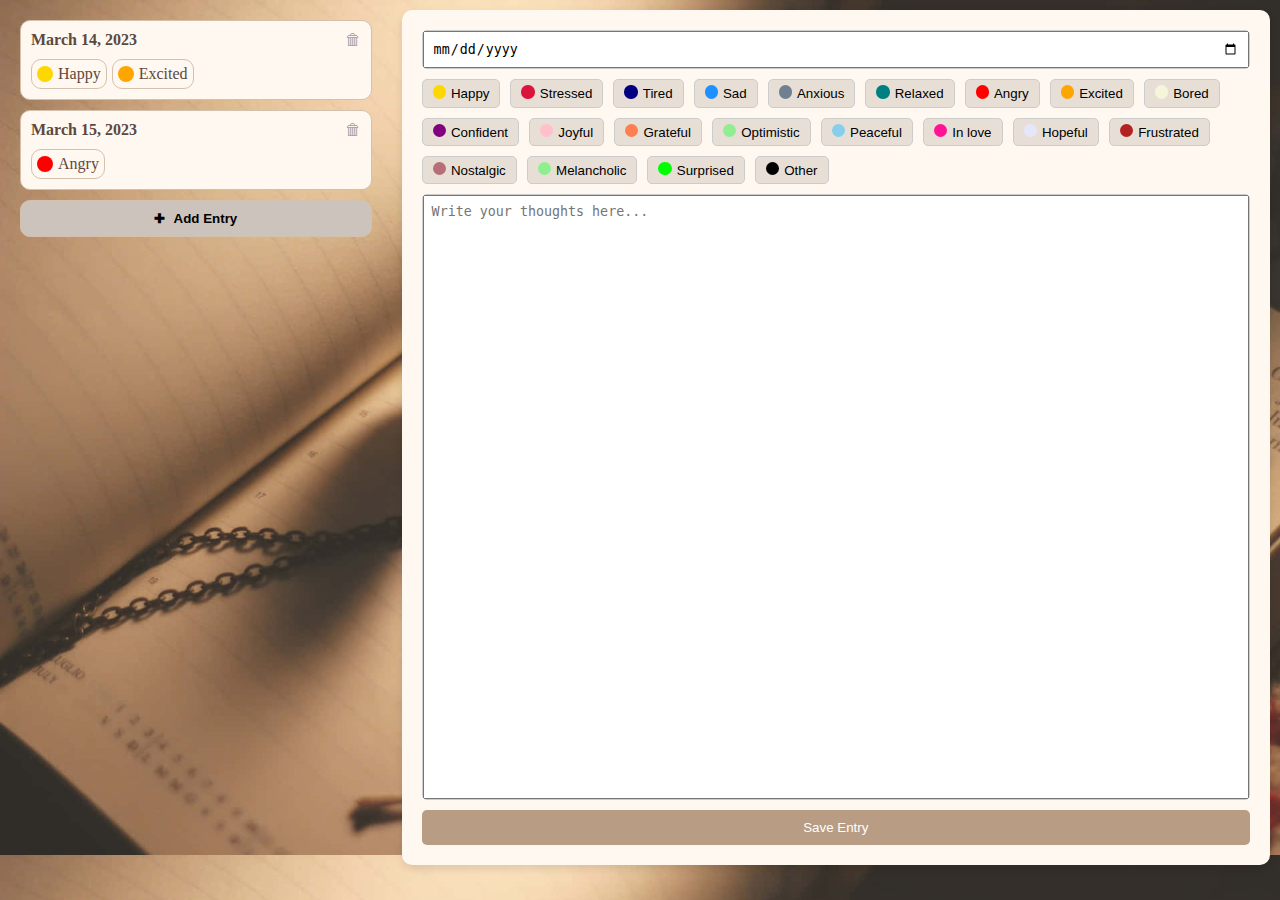
==== index.html @ 9da98307 "start" ====
<!DOCTYPE html>
<html lang="en">
<head>
    <meta charset="UTF-8">
    <title>Title</title>
    <link rel="stylesheet" href="index.css">
    <link rel="stylesheet" href="moods.css">
    <script src="index.js" defer></script>
    <script src="moods.js"></script>
</head>
<body>
    <div id="diary">
        <div id="diary-list">
            <div class="diary-entry">
                <div class="entry-header">
                    <span class="entry-date">March 14, 2023</span>
                    <button class="delete-icon">🗑</button>
                </div>
                <div class="moods">
                    <span class="mood">
                        <span class="mood-color happy-mood"></span>
                        Happy
                    </span>
                    <span class="mood">
                        <span class="mood-color excited-mood"></span>
                        Excited
                    </span>
                </div>
            </div>
            <div class="diary-entry">
                <div class="entry-header">
                    <span class="entry-date">March 15, 2023</span>
                    <button class="delete-icon">🗑</button>
                </div>
                <div class="moods">
                    <span class="mood">
                        <span class="mood-color" style="background-color: red;"></span>
                        Angry
                    </span>
                </div>
            </div>
            <button id="add-entry">
                <span class="plus-sign">✚</span> Add Entry
            </button>
        </div>
        <div id="diary-edit">
            <label id="edit-date">
                <input type="date" placeholder="MM-DD-YYYY">
            </label>
            <div id="edit-moods">
            </div>
            <label id="edit-note">
                <textarea placeholder="Write your thoughts here..."></textarea>
            </label>
            <button id="save-entry">Save Entry</button>
        </div>
    </div>
</body>
</html>
---- index.css ----
html {
    background-image: url("asset/index-bg.jpg");
    background-size: cover;
}

body {
    margin: 0;
    padding: 0;
}

p {
    margin: 0;
    padding: 0;
}

#diary {
    height: 95vh;

    display: flex;
    justify-content: space-between;
}

#diary-list, #diary-edit {
    flex: auto;
    height: 100%;

    margin: 10px;

    border: 100px black;
    border-radius: 10px;
    box-sizing: border-box;
}

#diary-list {
    width: 30%;
    overflow-y: scroll;
}

/*#diary-edit {*/
/*    background-color: white;*/
/*    border: 1px solid #ccc;*/
/*    border-radius: 10px;*/
/*    padding: 10px;*/
/*    margin-bottom: 10px;*/
/*    transition: box-shadow 0.3s ease;*/
/*}*/

.entry-header {
    display: flex;
    justify-content: space-between;
    align-items: center;
}

.entry-date {
    font-weight: bold;
    color: #5d483d;
}

.delete-icon {
    display: inline;
    border: none;
    background-color: inherit;
    font-size: inherit;
    padding: 0;
    cursor: pointer;
    color: #a8a8a8;
    transition: color 0.3s ease;
}

.delete-icon:hover {
    color: #5d483d;
}

.moods {
    display: flex;
    flex-wrap: wrap;
    gap: 5px;
    margin-top: 10px;
    min-height: calc(14px + 1em);
}

.mood {
    display: flex;
    align-items: center;
    border: 1px solid #d3c1ae;
    border-radius: 10px;
    padding: 5px;
    color: #5d483d;
}

.mood-color {
    display: inline-block;
    height: 1em;
    width: 1em;
    border-radius: 50%;
    margin-right: 5px;
}

.diary-entry:hover {
    box-shadow: 0 0 8px rgba(93, 72, 61, 1);
}

.diary-entry {
    background-color: #fff8f0;
    border: 1px solid #d3c1ae;
    border-radius: 10px;
    padding: 10px;
    margin: 10px;
    transition: box-shadow 0.3s;
}

#add-entry {
    display: block;
    width: calc(100% - 20px);
    background-color: #ccc4bc;
    border: 1px solid #d3c1ae;
    border-radius: 10px;
    padding: 10px;
    margin: 10px;
    text-align: center;
    font-weight: bold;
    cursor: pointer;
    transition: background-color 0.3s ease, color 0.3s ease;
}

#add-entry:hover {
    background-color: #938977;
    border-color: #938977;
    color: #fff;
}

.plus-sign {
    margin-right: 5px;
}

#diary-list::-webkit-scrollbar-track {
    background-color: #f8f0e6;
    border-radius: 10px;
}

#diary-list::-webkit-scrollbar-thumb {
    background-color: #b89c84;
    border-radius: 10px;
    border: 3px solid #f8f0e6;
}

#diary-list::-webkit-scrollbar {
    width: 12px;
}

#diary-list::-webkit-scrollbar-thumb:hover {
    background-color: #a38270;
}

#diary-edit {
    width: 70%;

    background-color: #fff8f0;
    border-radius: 10px;
    padding: 20px;
    box-shadow: 0 4px 8px rgba(0, 0, 0, 0.1);

    display: flex;
    flex-direction: column;
}

#edit-date {
    width: 100%;
    margin-bottom: 10px;
    border: 1px solid #ccc;
    border-radius: 5px;
    box-sizing: border-box;
}

#edit-date input {
    width: calc(100% - 20px);
    padding: 8px;
}

#edit-moods {
    display: flex;
    flex-wrap: wrap;
    gap: 10px;
    margin-bottom: 10px;
    box-sizing: border-box;
}

.mood-option {
    padding: 5px 10px;
    border: 1px solid #ccc;
    border-radius: 5px;
    background-color: #e7dfd5;
    cursor: pointer;
    transition: all 0.2s;
    transition-property: background-color, color;
}

.mood-option.selected {
    background-color: #b89c84;
    border: 1px solid #a38270;
    color: white;
}

.mood-option:hover {
    background-color: #a38270;
}

#edit-note {
    width: 100%;
    margin-bottom: 10px;
    border: 1px solid #ccc;
    border-radius: 5px;
    box-sizing: border-box;

    flex-grow: 1;
}

#edit-note textarea {
    height: 100%;
    width: 100%;
    padding: 8px;
    resize: none;
    box-sizing: border-box;
}

#save-entry {
    display: block;
    width: 100%;
    padding: 10px;
    border: none;
    border-radius: 5px;
    background-color: #b89c84;
    color: white;
    cursor: pointer;
    transition: background-color 0.2s;
}

#save-entry:hover {
    background-color: #a38270;
}
---- moods.css ----
.mood-color.happy-mood {
    background-color: #FFD700;
}

.mood-color.sad-mood {
    background-color: #1E90FF;
}

.mood-color.angry-mood {
    background-color: #FF0000;
}

.mood-color.relaxed-mood {
    background-color: #008080;
}

.mood-color.anxious-mood {
    background-color: #708090;
}

.mood-color.excited-mood {
    background-color: #FFA500;
}

.mood-color.tired-mood {
    background-color: #000080;
}

.mood-color.stressed-mood {
    background-color: #DC143C;
}

.mood-color.peaceful-mood {
    background-color: #87CEEB;
}

.mood-color.confident-mood {
    background-color: #800080;
}

.mood-color.bored-mood {
    background-color: #F5F5DC;
}

.mood-color.joyful-mood {
    background-color: #FFC0CB;
}

.mood-color.in-love-mood {
    background-color: #FF1493;
}

.mood-color.grateful-mood {
    background-color: #FF7F50;
}

.mood-color.optimistic-mood {
    background-color: #90EE90;
}

.mood-color.melancholic-mood {
    background-color: #90EE90;
}

.mood-color.surprised-mood {
    background-color: #00FF00;
}

.mood-color.hopeful-mood {
    background-color: #E6E6FA;
}

.mood-color.nostalgic-mood {
    background-color: #B76E79;
}

.mood-color.frustrated-mood {
    background-color: #B22222;
}

.mood-color.other-mood {
    background-color: black;
}
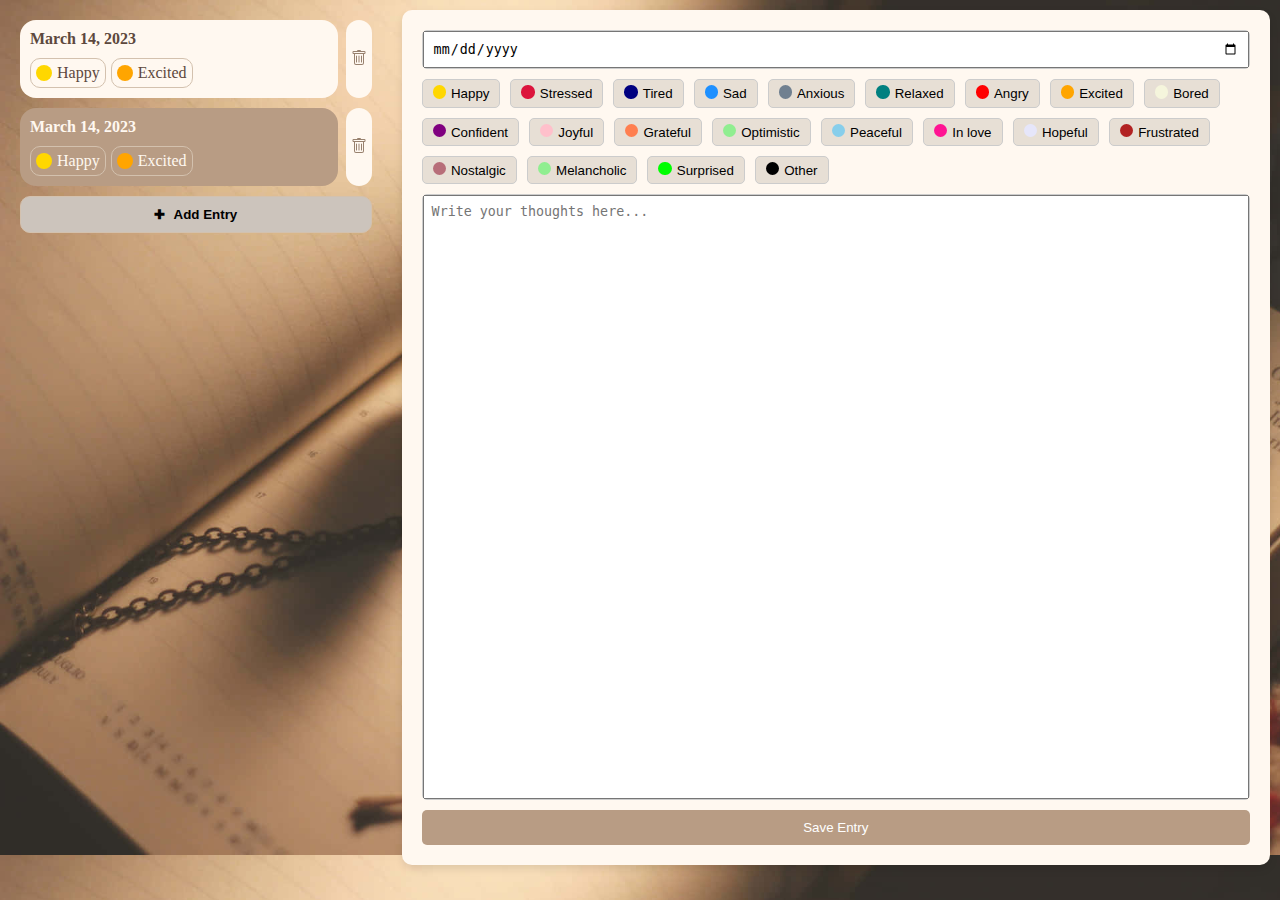
==== commit 75fb4a30: "done template entry" ====
--- a/index.html
+++ b/index.html
@@ -12,32 +12,46 @@
     <div id="diary">
         <div id="diary-list">
             <div class="diary-entry">
-                <div class="entry-header">
-                    <span class="entry-date">March 14, 2023</span>
-                    <button class="delete-icon">🗑</button>
+                <div class="entry-info">
+                    <p class="entry-date">March 14, 2023</p>
+                    <div class="moods">
+                        <span class="mood">
+                            <span class="mood-color happy-mood"></span>
+                            Happy
+                        </span>
+                        <span class="mood">
+                            <span class="mood-color excited-mood"></span>
+                            Excited
+                        </span>
+                    </div>
                 </div>
-                <div class="moods">
-                    <span class="mood">
-                        <span class="mood-color happy-mood"></span>
-                        Happy
-                    </span>
-                    <span class="mood">
-                        <span class="mood-color excited-mood"></span>
-                        Excited
-                    </span>
-                </div>
+                <button class="delete-entry">
+                    <svg xmlns="http://www.w3.org/2000/svg" width="16" height="16" fill="currentColor" viewBox="0 0 16 16">
+                        <path d="M5.5 5.5A.5.5 0 0 1 6 6v6a.5.5 0 0 1-1 0V6a.5.5 0 0 1 .5-.5zm2.5 0a.5.5 0 0 1 .5.5v6a.5.5 0 0 1-1 0V6a.5.5 0 0 1 .5-.5zm3 .5a.5.5 0 0 0-1 0v6a.5.5 0 0 0 1 0V6z"/>
+                        <path fill-rule="evenodd" d="M14.5 3a1 1 0 0 1-1 1H13v9a2 2 0 0 1-2 2H5a2 2 0 0 1-2-2V4h-.5a1 1 0 0 1-1-1V2a1 1 0 0 1 1-1H6a1 1 0 0 1 1-1h2a1 1 0 0 1 1 1h3.5a1 1 0 0 1 1 1v1zM4.118 4 4 4.059V13a1 1 0 0 0 1 1h6a1 1 0 0 0 1-1V4.059L11.882 4H4.118zM2.5 3V2h11v1h-11z"/>
+                    </svg>
+                </button>
             </div>
             <div class="diary-entry">
-                <div class="entry-header">
-                    <span class="entry-date">March 15, 2023</span>
-                    <button class="delete-icon">🗑</button>
+                <div class="entry-info selected">
+                    <p class="entry-date">March 14, 2023</p>
+                    <div class="moods">
+                        <span class="mood">
+                            <span class="mood-color happy-mood"></span>
+                            Happy
+                        </span>
+                        <span class="mood">
+                            <span class="mood-color excited-mood"></span>
+                            Excited
+                        </span>
+                    </div>
                 </div>
-                <div class="moods">
-                    <span class="mood">
-                        <span class="mood-color" style="background-color: red;"></span>
-                        Angry
-                    </span>
-                </div>
+                <button class="delete-entry">
+                    <svg xmlns="http://www.w3.org/2000/svg" width="16" height="16" fill="currentColor" viewBox="0 0 16 16">
+                        <path d="M5.5 5.5A.5.5 0 0 1 6 6v6a.5.5 0 0 1-1 0V6a.5.5 0 0 1 .5-.5zm2.5 0a.5.5 0 0 1 .5.5v6a.5.5 0 0 1-1 0V6a.5.5 0 0 1 .5-.5zm3 .5a.5.5 0 0 0-1 0v6a.5.5 0 0 0 1 0V6z"/>
+                        <path fill-rule="evenodd" d="M14.5 3a1 1 0 0 1-1 1H13v9a2 2 0 0 1-2 2H5a2 2 0 0 1-2-2V4h-.5a1 1 0 0 1-1-1V2a1 1 0 0 1 1-1H6a1 1 0 0 1 1-1h2a1 1 0 0 1 1 1h3.5a1 1 0 0 1 1 1v1zM4.118 4 4 4.059V13a1 1 0 0 0 1 1h6a1 1 0 0 0 1-1V4.059L11.882 4H4.118zM2.5 3V2h11v1h-11z"/>
+                    </svg>
+                </button>
             </div>
             <button id="add-entry">
                 <span class="plus-sign">✚</span> Add Entry
--- a/index.css
+++ b/index.css
@@ -36,15 +36,6 @@
     overflow-y: scroll;
 }
 
-/*#diary-edit {*/
-/*    background-color: white;*/
-/*    border: 1px solid #ccc;*/
-/*    border-radius: 10px;*/
-/*    padding: 10px;*/
-/*    margin-bottom: 10px;*/
-/*    transition: box-shadow 0.3s ease;*/
-/*}*/
-
 .entry-header {
     display: flex;
     justify-content: space-between;
@@ -53,21 +44,6 @@
 
 .entry-date {
     font-weight: bold;
-    color: #5d483d;
-}
-
-.delete-icon {
-    display: inline;
-    border: none;
-    background-color: inherit;
-    font-size: inherit;
-    padding: 0;
-    cursor: pointer;
-    color: #a8a8a8;
-    transition: color 0.3s ease;
-}
-
-.delete-icon:hover {
     color: #5d483d;
 }
 
@@ -96,17 +72,71 @@
     margin-right: 5px;
 }
 
-.diary-entry:hover {
-    box-shadow: 0 0 8px rgba(93, 72, 61, 1);
-}
-
 .diary-entry {
+    display: flex;
+    justify-content: space-between;
+    align-items: center;
+    margin: 10px;
+    transition: background-color 0.2s;
+}
+
+.entry-info {
     background-color: #fff8f0;
-    border: 1px solid #d3c1ae;
-    border-radius: 10px;
+    border-radius: 1em;
     padding: 10px;
-    margin: 10px;
-    transition: box-shadow 0.3s;
+    flex-grow: 1;
+
+    transition: background-color 0.2s;
+}
+
+.entry-info:hover {
+    background-color: #938977;
+}
+
+.entry-info.selected {
+    background-color: #b89c84;
+}
+
+.entry-info.selected:hover {
+    background-color: #938977;
+}
+
+.entry-info.selected .entry-date {
+    color: #fff8f0;
+}
+
+.entry-info.selected .mood {
+    color: #fff8f0;
+}
+
+.delete-entry {
+    background-color: #fff8f0;
+    display: block;
+    align-self: stretch;
+
+    border: none;
+    border-radius: 1em;
+    margin-left: 8px;
+    cursor: pointer;
+    padding: 10px 5px;
+
+    transition: background-color 0.2s;
+}
+
+.delete-entry:hover {
+    background-color: #938977;
+}
+
+.delete-entry svg {
+    fill: #98816e;
+
+    transition: transform 0.2s;
+    transition-property: background-color;
+}
+
+.delete-entry:hover svg {
+    fill: #fff8f0;
+    transform: scale(1.1);
 }
 
 #add-entry {
@@ -120,7 +150,8 @@
     text-align: center;
     font-weight: bold;
     cursor: pointer;
-    transition: background-color 0.3s ease, color 0.3s ease;
+    transition: transform 0.2s ease;
+    transition-property: background-color, color;
 }
 
 #add-entry:hover {
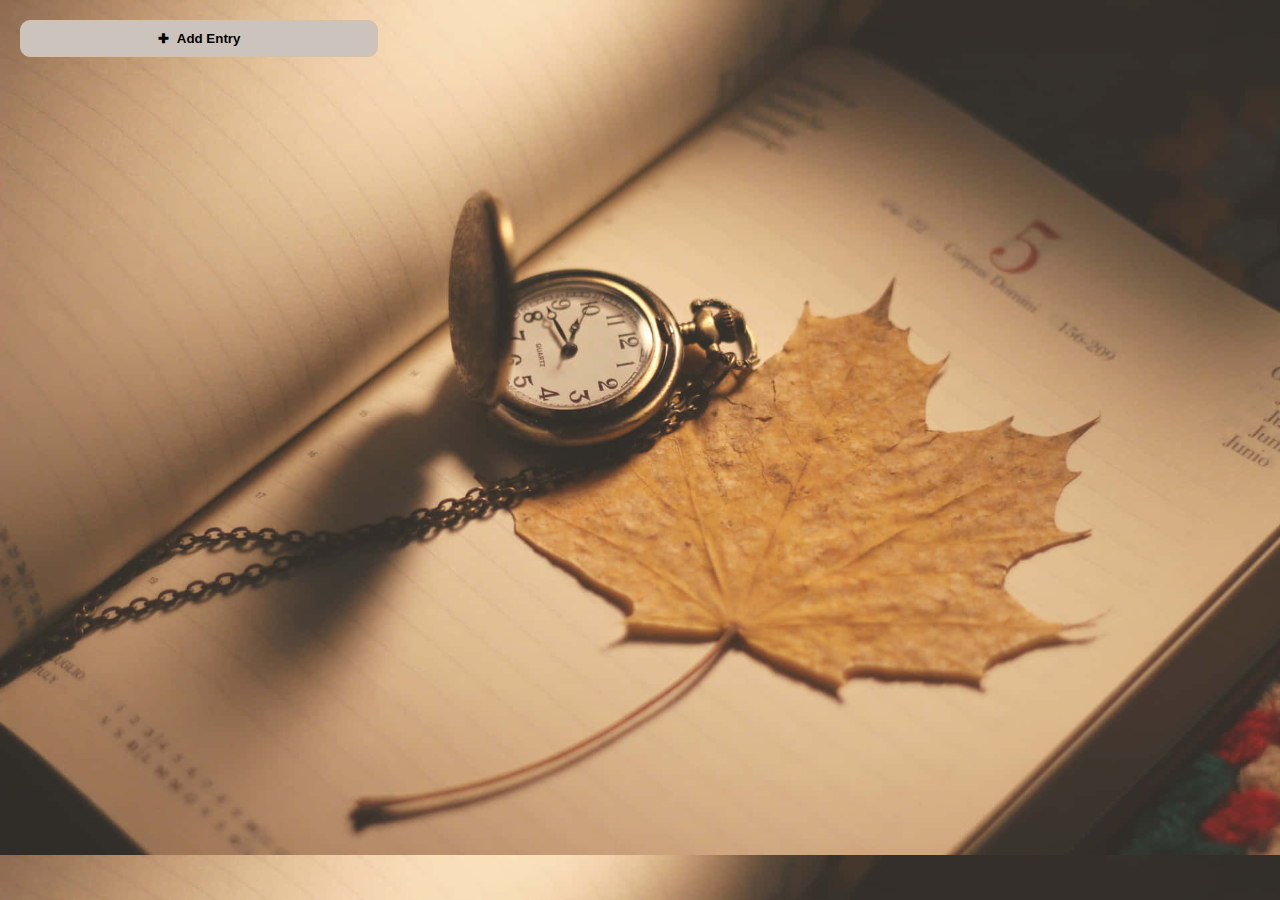
==== commit ead39342: "done login page. Added global css" ====
--- a/index.html
+++ b/index.html
@@ -5,68 +5,28 @@
     <title>Title</title>
     <link rel="stylesheet" href="index.css">
     <link rel="stylesheet" href="moods.css">
+    <link rel="stylesheet" href="global.css">
     <script src="index.js" defer></script>
-    <script src="moods.js"></script>
+    <script src="index_asset.js"></script>
 </head>
 <body>
     <div id="diary">
         <div id="diary-list">
-            <div class="diary-entry">
-                <div class="entry-info">
-                    <p class="entry-date">March 14, 2023</p>
-                    <div class="moods">
-                        <span class="mood">
-                            <span class="mood-color happy-mood"></span>
-                            Happy
-                        </span>
-                        <span class="mood">
-                            <span class="mood-color excited-mood"></span>
-                            Excited
-                        </span>
-                    </div>
-                </div>
-                <button class="delete-entry">
-                    <svg xmlns="http://www.w3.org/2000/svg" width="16" height="16" fill="currentColor" viewBox="0 0 16 16">
-                        <path d="M5.5 5.5A.5.5 0 0 1 6 6v6a.5.5 0 0 1-1 0V6a.5.5 0 0 1 .5-.5zm2.5 0a.5.5 0 0 1 .5.5v6a.5.5 0 0 1-1 0V6a.5.5 0 0 1 .5-.5zm3 .5a.5.5 0 0 0-1 0v6a.5.5 0 0 0 1 0V6z"/>
-                        <path fill-rule="evenodd" d="M14.5 3a1 1 0 0 1-1 1H13v9a2 2 0 0 1-2 2H5a2 2 0 0 1-2-2V4h-.5a1 1 0 0 1-1-1V2a1 1 0 0 1 1-1H6a1 1 0 0 1 1-1h2a1 1 0 0 1 1 1h3.5a1 1 0 0 1 1 1v1zM4.118 4 4 4.059V13a1 1 0 0 0 1 1h6a1 1 0 0 0 1-1V4.059L11.882 4H4.118zM2.5 3V2h11v1h-11z"/>
-                    </svg>
-                </button>
-            </div>
-            <div class="diary-entry">
-                <div class="entry-info selected">
-                    <p class="entry-date">March 14, 2023</p>
-                    <div class="moods">
-                        <span class="mood">
-                            <span class="mood-color happy-mood"></span>
-                            Happy
-                        </span>
-                        <span class="mood">
-                            <span class="mood-color excited-mood"></span>
-                            Excited
-                        </span>
-                    </div>
-                </div>
-                <button class="delete-entry">
-                    <svg xmlns="http://www.w3.org/2000/svg" width="16" height="16" fill="currentColor" viewBox="0 0 16 16">
-                        <path d="M5.5 5.5A.5.5 0 0 1 6 6v6a.5.5 0 0 1-1 0V6a.5.5 0 0 1 .5-.5zm2.5 0a.5.5 0 0 1 .5.5v6a.5.5 0 0 1-1 0V6a.5.5 0 0 1 .5-.5zm3 .5a.5.5 0 0 0-1 0v6a.5.5 0 0 0 1 0V6z"/>
-                        <path fill-rule="evenodd" d="M14.5 3a1 1 0 0 1-1 1H13v9a2 2 0 0 1-2 2H5a2 2 0 0 1-2-2V4h-.5a1 1 0 0 1-1-1V2a1 1 0 0 1 1-1H6a1 1 0 0 1 1-1h2a1 1 0 0 1 1 1h3.5a1 1 0 0 1 1 1v1zM4.118 4 4 4.059V13a1 1 0 0 0 1 1h6a1 1 0 0 0 1-1V4.059L11.882 4H4.118zM2.5 3V2h11v1h-11z"/>
-                    </svg>
-                </button>
-            </div>
             <button id="add-entry">
                 <span class="plus-sign">✚</span> Add Entry
             </button>
         </div>
-        <div id="diary-edit">
-            <label id="edit-date">
-                <input type="date" placeholder="MM-DD-YYYY">
-            </label>
-            <div id="edit-moods">
+        <div id="diary-edit-section">
+            <div id="diary-edit">
+                <label id="edit-date">
+                    <input type="date" placeholder="MM-DD-YYYY">
+                </label>
+                <div id="edit-moods">
+                </div>
+                <label id="edit-note">
+                    <textarea placeholder="Write your thoughts here..."></textarea>
+                </label>
             </div>
-            <label id="edit-note">
-                <textarea placeholder="Write your thoughts here..."></textarea>
-            </label>
-            <button id="save-entry">Save Entry</button>
         </div>
     </div>
 </body>
--- a/index.css
+++ b/index.css
@@ -34,12 +34,6 @@
 #diary-list {
     width: 30%;
     overflow-y: scroll;
-}
-
-.entry-header {
-    display: flex;
-    justify-content: space-between;
-    align-items: center;
 }
 
 .entry-date {
@@ -142,22 +136,10 @@
 #add-entry {
     display: block;
     width: calc(100% - 20px);
-    background-color: #ccc4bc;
-    border: 1px solid #d3c1ae;
     border-radius: 10px;
     padding: 10px;
     margin: 10px;
-    text-align: center;
-    font-weight: bold;
-    cursor: pointer;
-    transition: transform 0.2s ease;
-    transition-property: background-color, color;
-}
-
-#add-entry:hover {
-    background-color: #938977;
-    border-color: #938977;
-    color: #fff;
+    cursor: pointer;
 }
 
 .plus-sign {
@@ -183,16 +165,20 @@
     background-color: #a38270;
 }
 
+#diary-edit-section {
+    width: 70%;
+}
+
 #diary-edit {
-    width: 70%;
+    display: flex;
+    flex-direction: column;
 
     background-color: #fff8f0;
     border-radius: 10px;
     padding: 20px;
     box-shadow: 0 4px 8px rgba(0, 0, 0, 0.1);
 
-    display: flex;
-    flex-direction: column;
+    visibility: hidden;
 }
 
 #edit-date {
--- a/global.css
+++ b/global.css
@@ -0,0 +1,19 @@
+body {
+    font-family: 'Arial', sans-serif;
+}
+
+button {
+    background-color: #ccc4bc;
+    border: 1px solid #d3c1ae;
+    text-align: center;
+    font-weight: bold;
+
+    transition: transform 0.2s ease;
+    transition-property: background-color, color;
+}
+
+button:hover {
+    background-color: #938977;
+    border-color: #938977;
+    color: #fff;
+}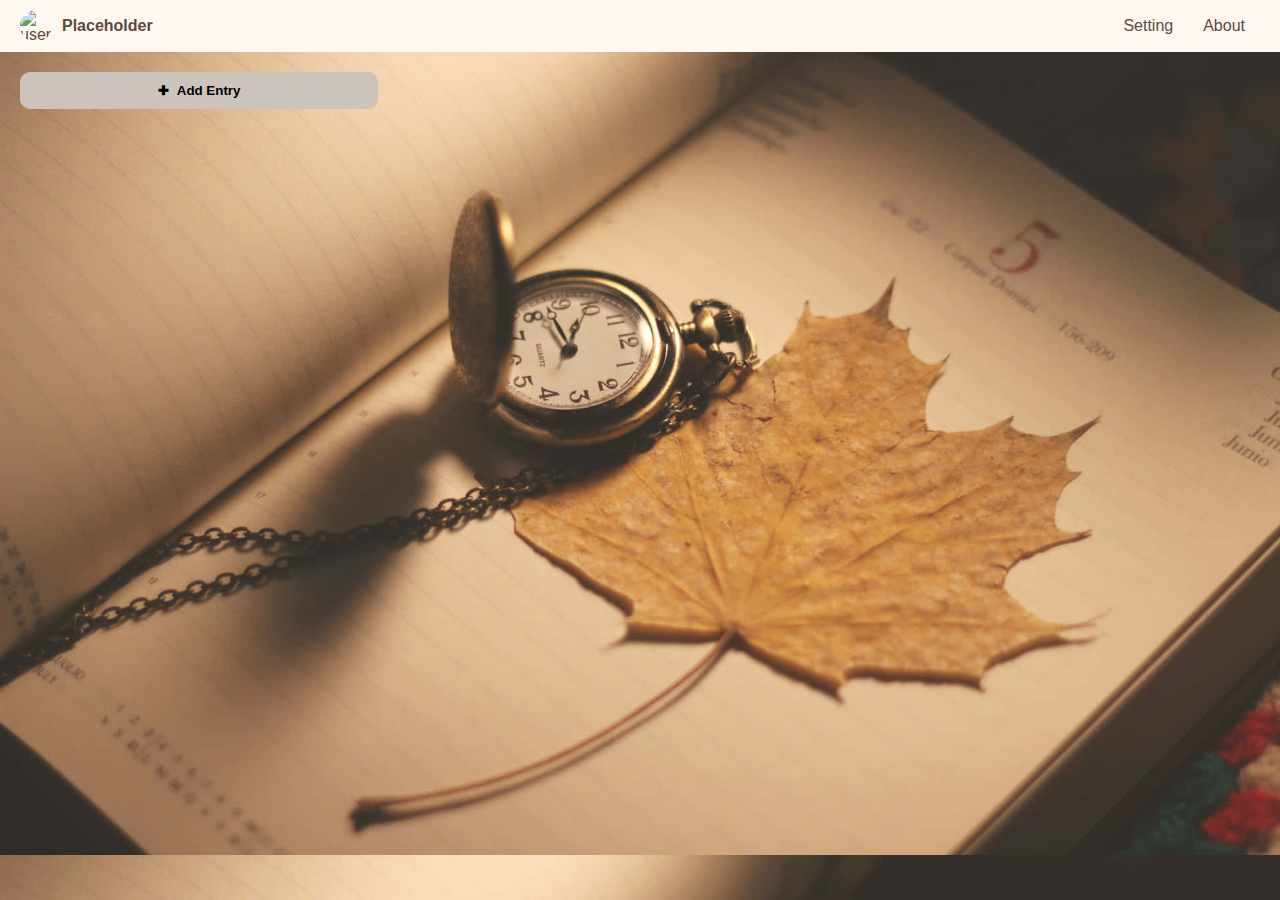
==== commit 2e2dac6e: "change span to button for 'utility'" ====
--- a/index.html
+++ b/index.html
@@ -10,6 +10,16 @@
     <script src="index_asset.js"></script>
 </head>
 <body>
+    <div id="bar">
+        <div id="user-info">
+            <img id="user-avatar" src="asset/example-avatar.jpeg" alt="user-avatar">
+            <span id="username">Placeholder</span>
+        </div>
+        <div id="utilities">
+            <button id="setting" class="utility">Setting</button>
+            <button id="about" class="utility">About</button>
+        </div>
+    </div>
     <div id="diary">
         <div id="diary-list">
             <button id="add-entry">
--- a/index.css
+++ b/index.css
@@ -13,8 +13,56 @@
     padding: 0;
 }
 
+#bar {
+    display: flex;
+    justify-content: space-between;
+    align-items: center;
+    background-color: #fff8f0;
+    color: #5d483d;
+    padding: 10px 20px;
+}
+
+#user-info {
+    display: flex;
+    align-items: center;
+}
+
+#user-avatar {
+    width: 2em;
+    height: 2em;
+    border-radius: 50%;
+    margin-right: 10px;
+}
+
+#username {
+    font-weight: bold;
+}
+
+#utilities {
+    display: flex;
+    align-items: center;
+}
+
+.utility {
+    color: #5d483d;
+    background-color: initial;
+    font-size: initial;
+    font-weight: initial;
+    border: initial;
+    margin: 0 5px;
+    padding: 5px 10px;
+    cursor: pointer;
+    transition: all 0.2s ease;
+    transition-property: background-color, color;
+}
+
+.utility:hover {
+    background-color: #5d483d;
+    color: #fff8f0;
+}
+
 #diary {
-    height: 95vh;
+    height: calc(95vh - 20px - max(2em, 1em + 10px));
 
     display: flex;
     justify-content: space-between;
@@ -29,11 +77,11 @@
     border: 100px black;
     border-radius: 10px;
     box-sizing: border-box;
+    overflow-y: scroll;
 }
 
 #diary-list {
     width: 30%;
-    overflow-y: scroll;
 }
 
 .entry-date {
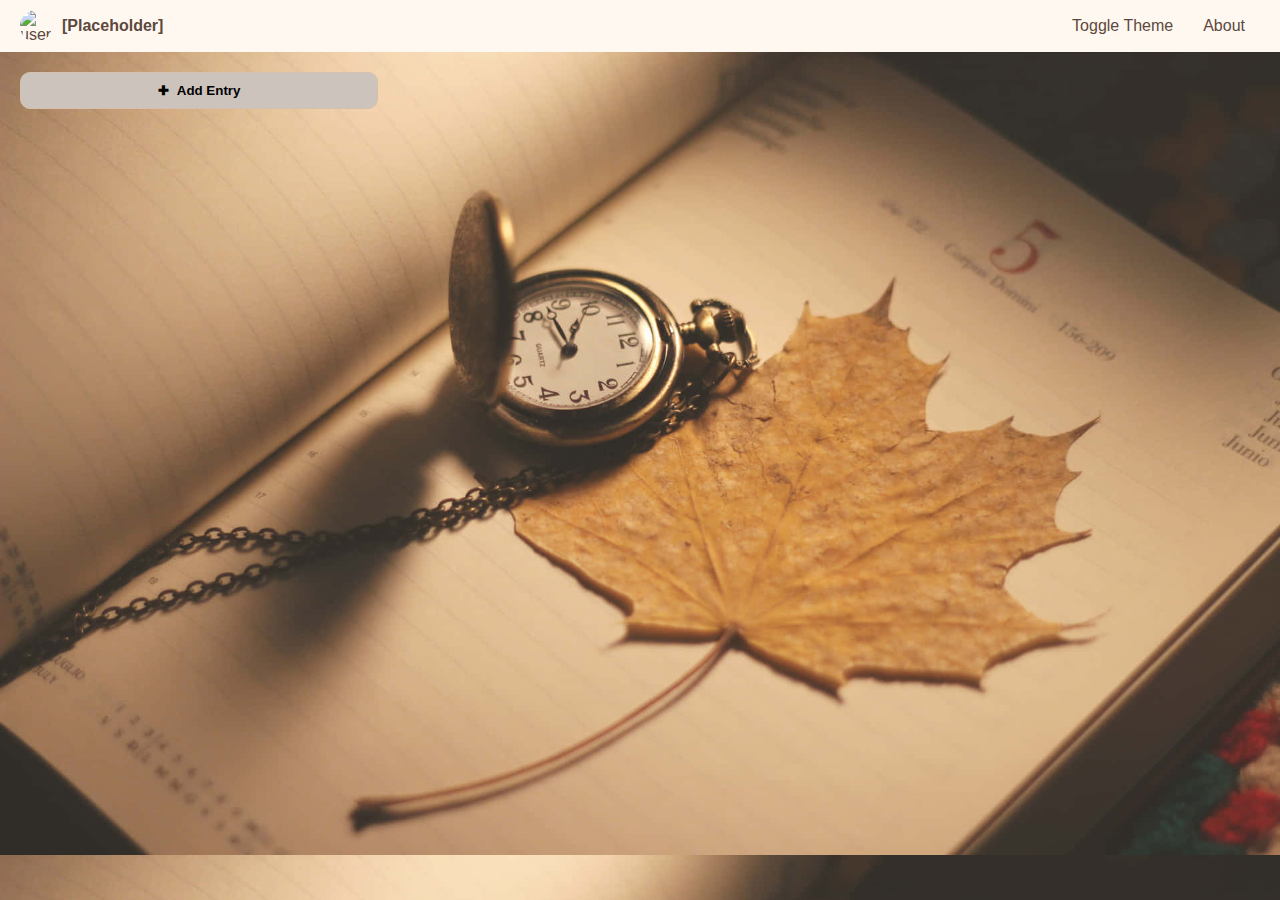
==== commit af7333ba: "dark theme completed, except the background image" ====
--- a/index.html
+++ b/index.html
@@ -6,17 +6,18 @@
     <link rel="stylesheet" href="index.css">
     <link rel="stylesheet" href="moods.css">
     <link rel="stylesheet" href="global.css">
+    <script src="index_asset.js"></script>
     <script src="index.js" defer></script>
-    <script src="index_asset.js"></script>
+    <script src="global.js" defer></script>
 </head>
 <body>
     <div id="bar">
         <div id="user-info">
             <img id="user-avatar" src="asset/example-avatar.jpeg" alt="user-avatar">
-            <span id="username">Placeholder</span>
+            <span id="username">[Placeholder]</span>
         </div>
         <div id="utilities">
-            <button id="setting" class="utility">Setting</button>
+            <button id="setting" class="utility">Toggle Theme</button>
             <button id="about" class="utility">About</button>
         </div>
     </div>
--- a/index.css
+++ b/index.css
@@ -1,25 +1,6 @@
 html {
     background-image: url("asset/index-bg.jpg");
     background-size: cover;
-}
-
-body {
-    margin: 0;
-    padding: 0;
-}
-
-p {
-    margin: 0;
-    padding: 0;
-}
-
-#bar {
-    display: flex;
-    justify-content: space-between;
-    align-items: center;
-    background-color: #fff8f0;
-    color: #5d483d;
-    padding: 10px 20px;
 }
 
 #user-info {
@@ -38,29 +19,6 @@
     font-weight: bold;
 }
 
-#utilities {
-    display: flex;
-    align-items: center;
-}
-
-.utility {
-    color: #5d483d;
-    background-color: initial;
-    font-size: initial;
-    font-weight: initial;
-    border: initial;
-    margin: 0 5px;
-    padding: 5px 10px;
-    cursor: pointer;
-    transition: all 0.2s ease;
-    transition-property: background-color, color;
-}
-
-.utility:hover {
-    background-color: #5d483d;
-    color: #fff8f0;
-}
-
 #diary {
     height: calc(95vh - 20px - max(2em, 1em + 10px));
 
@@ -74,7 +32,7 @@
 
     margin: 10px;
 
-    border: 100px black;
+    /*border: 100px var(--section1-border-color);*/
     border-radius: 10px;
     box-sizing: border-box;
     overflow-y: scroll;
@@ -86,7 +44,7 @@
 
 .entry-date {
     font-weight: bold;
-    color: #5d483d;
+    color: var(--text1-text-color);
 }
 
 .moods {
@@ -100,10 +58,10 @@
 .mood {
     display: flex;
     align-items: center;
-    border: 1px solid #d3c1ae;
+    border: 1px solid var(--item1-border-color);
     border-radius: 10px;
     padding: 5px;
-    color: #5d483d;
+    color: var(--item1-text-color);
 }
 
 .mood-color {
@@ -119,11 +77,11 @@
     justify-content: space-between;
     align-items: center;
     margin: 10px;
-    transition: background-color 0.2s;
+    /*transition: background-color 0.2s;*/
 }
 
 .entry-info {
-    background-color: #fff8f0;
+    background-color: var(--item2-bg-color);
     border-radius: 1em;
     padding: 10px;
     flex-grow: 1;
@@ -132,27 +90,27 @@
 }
 
 .entry-info:hover {
-    background-color: #938977;
+    background-color: var(--item2-hover-bg-color);
 }
 
 .entry-info.selected {
-    background-color: #b89c84;
+    background-color: var(--item2-selected-bg-color);
 }
 
 .entry-info.selected:hover {
-    background-color: #938977;
+    background-color: var(--item2-selected-hover-bg-color);
 }
 
 .entry-info.selected .entry-date {
-    color: #fff8f0;
+    color: var(--text1-selected-text-color);
 }
 
 .entry-info.selected .mood {
-    color: #fff8f0;
+    color: var(--item1-selected-text-color);
 }
 
 .delete-entry {
-    background-color: #fff8f0;
+    background-color: var(--item2-bg-color);
     display: block;
     align-self: stretch;
 
@@ -166,19 +124,18 @@
 }
 
 .delete-entry:hover {
-    background-color: #938977;
+    background-color: var(--item2-hover-bg-color);
 }
 
 .delete-entry svg {
-    fill: #98816e;
+    fill: var(--svg1-fill-color);
 
     transition: transform 0.2s;
     transition-property: background-color;
 }
 
 .delete-entry:hover svg {
-    fill: #fff8f0;
-    transform: scale(1.1);
+    fill: var(--svg1-hover-fill-color);
 }
 
 #add-entry {
@@ -195,14 +152,14 @@
 }
 
 #diary-list::-webkit-scrollbar-track {
-    background-color: #f8f0e6;
+    background-color: var(--scroll1-track-bg-color);
     border-radius: 10px;
 }
 
 #diary-list::-webkit-scrollbar-thumb {
-    background-color: #b89c84;
-    border-radius: 10px;
-    border: 3px solid #f8f0e6;
+    background-color: var(--scroll1-thumb-bg-color);
+    border-radius: 10px;
+    border: 3px solid var(--scroll1-thumb-border-color);
 }
 
 #diary-list::-webkit-scrollbar {
@@ -210,7 +167,7 @@
 }
 
 #diary-list::-webkit-scrollbar-thumb:hover {
-    background-color: #a38270;
+    background-color: var(--scroll1-thumb-hover-bg-color);
 }
 
 #diary-edit-section {
@@ -221,7 +178,7 @@
     display: flex;
     flex-direction: column;
 
-    background-color: #fff8f0;
+    background-color: var(--item2-bg-color);
     border-radius: 10px;
     padding: 20px;
     box-shadow: 0 4px 8px rgba(0, 0, 0, 0.1);
@@ -232,12 +189,14 @@
 #edit-date {
     width: 100%;
     margin-bottom: 10px;
-    border: 1px solid #ccc;
+    border: 1px solid var(--field2-border-color);
     border-radius: 5px;
     box-sizing: border-box;
 }
 
 #edit-date input {
+    background-color: var(--field2-bg-color);
+    color: var(--field2-text-color);
     width: calc(100% - 20px);
     padding: 8px;
 }
@@ -252,28 +211,31 @@
 
 .mood-option {
     padding: 5px 10px;
-    border: 1px solid #ccc;
+    border: 1px solid var(--button2-border-color);
     border-radius: 5px;
-    background-color: #e7dfd5;
+    background-color: var(--button2-bg-color);
+    color: var(--button2-text-color);
     cursor: pointer;
     transition: all 0.2s;
     transition-property: background-color, color;
 }
 
 .mood-option.selected {
-    background-color: #b89c84;
-    border: 1px solid #a38270;
-    color: white;
+    color: var(--button2-selected-text-color);
+    background-color: var(--button2-selected-bg-color);
+    border-color: var(--button2-selected-border-color);
 }
 
 .mood-option:hover {
-    background-color: #a38270;
+    color: var(--button2-hover-text-color);
+    background-color: var(--button2-hover-bg-color);
+    border-color: var(--button2-hover-border-color);
 }
 
 #edit-note {
     width: 100%;
     margin-bottom: 10px;
-    border: 1px solid #ccc;
+    border: 1px solid var(--field2-border-color);
     border-radius: 5px;
     box-sizing: border-box;
 
@@ -281,6 +243,8 @@
 }
 
 #edit-note textarea {
+    background-color: var(--field2-bg-color);
+    color: var(--field2-text-color);
     height: 100%;
     width: 100%;
     padding: 8px;
@@ -288,18 +252,18 @@
     box-sizing: border-box;
 }
 
-#save-entry {
-    display: block;
-    width: 100%;
-    padding: 10px;
-    border: none;
-    border-radius: 5px;
-    background-color: #b89c84;
-    color: white;
-    cursor: pointer;
-    transition: background-color 0.2s;
-}
-
-#save-entry:hover {
-    background-color: #a38270;
-}
+/*#save-entry {*/
+/*    display: block;*/
+/*    width: 100%;*/
+/*    padding: 10px;*/
+/*    border: none;*/
+/*    border-radius: 5px;*/
+/*    background-color: #b89c84;*/
+/*    color: white;*/
+/*    cursor: pointer;*/
+/*    transition: background-color 0.2s;*/
+/*}*/
+
+/*#save-entry:hover {*/
+/*    background-color: #a38270;*/
+/*}*/
--- a/global.css
+++ b/global.css
@@ -1,10 +1,13 @@
 body {
     font-family: 'Arial', sans-serif;
+    margin: 0;
+    padding: 0;
 }
 
 button {
-    background-color: #ccc4bc;
-    border: 1px solid #d3c1ae;
+    background-color: var(--button1-bg-color);
+    border: 1px solid var(--button1-border-color);
+    color: var(--button1-text-color);
     text-align: center;
     font-weight: bold;
 
@@ -13,7 +16,159 @@
 }
 
 button:hover {
-    background-color: #938977;
-    border-color: #938977;
-    color: #fff;
-}+    background-color: var(--button1-hover-bg-color);
+    border-color: var(--button1-hover-border-color);
+    color: var(--button1-hover-text-color);
+}
+
+p {
+    margin: 0;
+    padding: 0;
+}
+
+#bar {
+    display: flex;
+    justify-content: space-between;
+    align-items: center;
+    background-color: var(--bar-bg-color);
+    color: var(--bar-text-color);
+    padding: 10px 20px;
+}
+
+#utilities {
+    display: flex;
+    align-items: center;
+}
+
+.utility {
+    color: var(--button3-text-color);
+    background-color: initial;
+    font-size: initial;
+    font-weight: initial;
+    border: initial;
+    margin: 0 5px;
+    padding: 5px 10px;
+    cursor: pointer;
+    transition: all 0.2s ease;
+    transition-property: background-color, color;
+}
+
+.utility:hover {
+    background-color: var(--button3-hover-bg-color);
+    color: var(--button3-hover-text-color);
+}
+
+:root {
+    --button1-bg-color: #ccc4bc;
+    --button1-border-color: #d3c1ae;
+    --button1-text-color: black;
+    --button1-hover-bg-color: #938977;
+    --button1-hover-border-color: #938977;
+    --button1-hover-text-color: white;
+
+    --button2-bg-color: #e7dfd5;
+    --button2-border-color: #d3c1ae;
+    --button2-text-color: black;
+    --button2-hover-bg-color:#938977;
+    --button2-hover-border-color: #938977;
+    --button2-hover-text-color: white;
+    --button2-selected-bg-color: #b89c84;
+    --button2-selected-border-color: #a38270;
+    --button2-selected-text-color: white;
+
+    --button3-text-color: #5d483d;
+    --button3-hover-bg-color: #5d483d;
+    --button3-hover-text-color: #fff8f0;
+
+    --button4-text-color: black;
+    --button4-hover-text-color: #FFF;
+
+    --section1-border-color: black;
+
+    --text1-text-color: #5d483d;
+    --text1-selected-text-color: #fff8f0;
+
+    --text2-text-color: #333;
+
+    --item1-border-color: #d3c1ae;
+    --item1-text-color: #5d483d;
+    --item1-selected-text-color: #fff8f0;
+
+    --item2-bg-color: #fff8f0;
+    --item2-hover-bg-color: #938977;
+    --item2-selected-bg-color: #b89c84;
+    --item2-selected-hover-bg-color: #938977;
+
+    --svg1-fill-color: #98816e;
+    --svg1-hover-fill-color: #fff8f0;
+
+    --bar-bg-color: #fff8f0;
+    --bar-text-color: #5d483d;
+
+    --scroll1-track-bg-color: #f8f0e6;
+    --scroll1-thumb-bg-color: #b89c84;
+    --scroll1-thumb-border-color: #f8f0e6;
+    --scroll1-thumb-hover-bg-color: #a38270;
+
+    --field1-border-color: #ccc;
+
+    --field2-border-color: #ccc;
+    --field2-text-color: initial;
+    --field2-bg-color: white;
+}
+
+.dark-theme {
+    --button1-bg-color: #4E4E4E;
+    --button1-border-color: #626262;
+    --button1-text-color: #E0E0E0;
+    --button1-hover-bg-color: #373737;
+    --button1-hover-border-color: #525252;
+    --button1-hover-text-color: #FFF;
+
+    --button2-bg-color: #5A5A5A;
+    --button2-border-color: #6E6E6E;
+    --button2-text-color: #E0E0E0;
+    --button2-hover-bg-color: #424242;
+    --button2-hover-border-color: #5C5C5C;
+    --button2-hover-text-color: #FFF;
+    --button2-selected-bg-color: #333333;
+    --button2-selected-border-color: #474747;
+    --button2-selected-text-color: #FFF;
+
+    --button3-text-color: #D3D3D3;
+    --button3-hover-bg-color: #333333;
+    --button3-hover-text-color: #FFF;
+
+    --section1-border-color: #E0E0E0;
+
+    --text1-text-color: #D3D3D3;
+    --text1-selected-text-color: #D3D3D3;
+
+    --text2-text-color: #CCC;
+
+    --item1-border-color: #626262;
+    --item1-text-color: #D3D3D3;
+    --item1-selected-text-color: #FFF;
+
+    --item2-bg-color: #333333;
+    --item2-hover-bg-color: #424242;
+    --item2-selected-bg-color: #4E4E4E;
+    --item2-selected-hover-bg-color: #444444;
+
+    --svg1-fill-color: #E0E0E0;
+    --svg1-hover-fill-color: #E0E0E0;
+
+    --bar-bg-color: #333333;
+    --bar-text-color: #D3D3D3;
+
+    --scroll1-track-bg-color: #4E4E4E;
+    --scroll1-thumb-bg-color: #727272;
+    --scroll1-thumb-border-color: #4E4E4E;
+    --scroll1-thumb-hover-bg-color: #606060;
+
+    --field1-border-color: #525252;
+
+    --field2-border-color: #E0E0E0;
+    --field2-text-color: #E0E0E0;
+    --field2-bg-color: #525252;
+}
